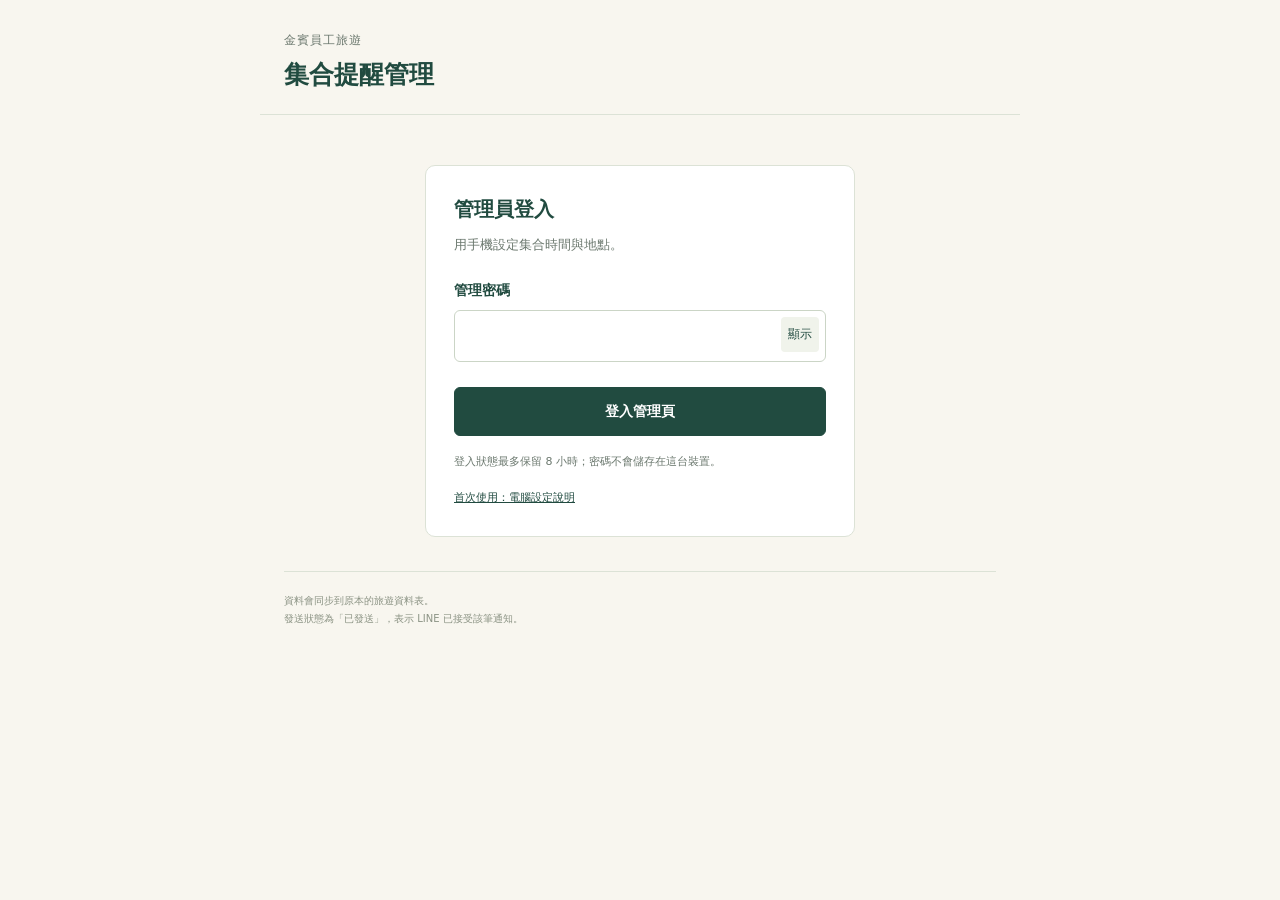
==== docs/admin/index.html @ 097e6ef2 "Add authenticated mobile reminder management with preview and safe schedule editing" ====
<!doctype html>
<html lang="zh-Hant">
<head>
  <meta charset="utf-8">
  <meta name="viewport" content="width=device-width,initial-scale=1,viewport-fit=cover">
  <meta name="theme-color" content="#214b40">
  <meta name="robots" content="noindex,nofollow">
  <meta name="referrer" content="no-referrer">
  <meta http-equiv="Content-Security-Policy" content="default-src 'self'; script-src 'self'; style-src 'self'; connect-src 'self' https://employee-trip-line-bot.wsf10755005.workers.dev; img-src 'self' data:; base-uri 'none'; object-src 'none'; form-action 'none'">
  <title>集合提醒管理｜金賓員工旅遊</title>
  <link rel="stylesheet" href="admin.css?v=20261105">
  <script src="admin.js?v=20261105" defer></script>
</head>
<body>
<header class="topbar"><div><span class="brand">金賓員工旅遊</span><h1>集合提醒管理</h1></div><button id="logout" class="text-button" hidden>登出</button></header>
<main>
  <section id="login-panel" class="login-panel">
    <h2>管理員登入</h2><p>用手機設定集合時間與地點。</p>
    <form id="login-form">
      <label for="password">管理密碼</label><div class="password-field"><input id="password" type="password" required autocomplete="current-password" maxlength="512"><button type="button" id="show-password" aria-pressed="false">顯示</button></div>
      <button id="login-button" class="primary full" type="submit">登入管理頁</button>
    </form>
    <p class="fine">登入狀態最多保留 8 小時；密碼不會儲存在這台裝置。</p>
    <p class="fine"><a href="setup.html">首次使用：電腦設定說明</a></p>
  </section>
  <div id="app" hidden>
    <div class="intro"><p>選路線、時間，貼上地點，確認後即可儲存。</p><span class="zone">台灣時間 UTC+8</span></div>
    <nav class="tabs" aria-label="管理功能"><button id="tab-new" class="active" type="button" aria-selected="true">新增提醒</button><button id="tab-list" type="button" aria-selected="false">已設定的提醒 <span id="reminder-count"></span></button></nav>
    <section id="editor">
      <div class="section-title"><h2 id="editor-title">新增集合提醒</h2><button id="stop-edit" class="text-button" type="button" hidden>取消修改</button></div>
      <form id="reminder-form">
        <label for="route">通知哪個方案？</label><select id="route" required><option value="">請選擇路線</option></select><p id="recipient-hint" class="field-hint">依所選路線的有效綁定名單發送。</p>
        <div class="date-time"><div><label for="date">集合日期</label><input id="date" type="date" required></div><div><label for="time">集合時間</label><input id="time" type="time" required step="60"></div></div>
        <div id="send-time" class="send-time">提醒會在集合前 10 分鐘自動發送。</div>
        <label for="place">集合地點</label><input id="place" type="text" maxlength="80" placeholder="例如：金賓汽車頂湖廠" autocomplete="off">
        <label for="map">Google 地圖連結 <span class="optional">選填</span></label><input id="map" type="url" inputmode="url" placeholder="貼上地圖分享連結" autocomplete="off"><p class="field-hint">地點或地圖連結至少填一項；建議使用地圖「分享」取得的短連結。</p>
        <p class="notice">集合時間需距現在至少 11 分鐘。已進入發送時段的提醒，無法再修改或取消。</p>
        <button id="preview-button" class="primary full" type="submit">預覽並確認</button>
      </form>
    </section>
    <section id="listing" hidden>
      <div class="section-title"><h2>已設定的提醒</h2><button id="refresh" class="text-button" type="button">重新整理</button></div>
      <div class="filters" aria-label="篩選提醒"><button id="filter-upcoming" class="selected" type="button">即將集合</button><button id="filter-all" type="button">全部紀錄</button></div>
      <p id="updated-at" class="field-hint"></p><div id="reminder-list"></div>
    </section>
  </div>
  <div id="status" role="status" aria-live="polite" hidden></div>
  <footer>資料會同步到原本的旅遊資料表。<br>發送狀態為「已發送」，表示 LINE 已接受該筆通知。</footer>
</main>
<dialog id="confirmation" aria-labelledby="confirmation-title"><div class="dialog-content"><h2 id="confirmation-title">確認集合提醒</h2><div id="confirmation-body"></div><p id="confirmation-error" class="error-text" role="alert" hidden></p><div class="dialog-actions"><button id="dismiss" class="secondary" type="button">返回修改</button><button id="confirm" class="primary" type="button">確認儲存</button></div></div></dialog>
</body></html>
---- docs/admin/admin.css ----
:root{--ink:#214b40;--muted:#6b786e;--paper:#f8f6ef;--line:#dce2d6;--surface:#fff;--soft:#eef2e8;--danger:#9d3f35}*{box-sizing:border-box}body{margin:0;background:var(--paper);color:var(--ink);font:15px/1.7 system-ui,-apple-system,'Segoe UI','Microsoft JhengHei',sans-serif}h1,h2,h3,p{margin:0}h1{font-size:25px;line-height:1.4;margin-top:4px}h2{font-size:20px;line-height:1.5}h3{font-size:18px}button,input,select{font:inherit}button{cursor:pointer}a{color:var(--ink)}[hidden]{display:none!important}.topbar{max-width:760px;margin:auto;padding:27px 24px 22px;display:flex;align-items:center;justify-content:space-between;gap:18px;border-bottom:1px solid var(--line)}.brand{font-size:12px;letter-spacing:1px;color:var(--muted)}main{max-width:760px;margin:auto;padding:25px 24px 30px}.login-panel{max-width:430px;margin:25px auto;background:#fff;border:1px solid var(--line);padding:28px;border-radius:10px}.login-panel>p{font-size:13px;color:var(--muted);margin:10px 0 22px}.login-panel .fine{font-size:11px;line-height:1.8;margin:16px 0 0}label{display:block;font-size:14px;font-weight:600;margin:23px 0 8px}input,select{width:100%;min-height:49px;border:1px solid #cbd5c6;background:#fff;color:var(--ink);border-radius:6px;padding:11px 12px;min-width:0;font-size:16px}input::placeholder{color:#96a18f;font-size:13px}input:focus,select:focus{outline:2px solid #9cad89;outline-offset:2px}button:focus-visible,a:focus-visible{outline:3px solid #bb9a63;outline-offset:4px}.password-field{display:flex;position:relative}.password-field input{padding-right:60px}.password-field button{position:absolute;right:7px;top:7px;border:0;background:#f0f3eb;border-radius:4px;padding:7px;font-size:12px;color:var(--ink)}.primary,.secondary{display:inline-flex;align-items:center;justify-content:center;gap:10px;border:1px solid var(--ink);border-radius:6px;padding:12px 19px;min-height:46px;background:var(--ink);color:#fff;font-size:14px;font-weight:600;text-decoration:none}.secondary{background:#fff;color:var(--ink);border-color:var(--line)}button:disabled{opacity:.55;cursor:wait}.full{width:100%;margin-top:25px}.text-button{background:transparent;border:0;padding:8px 0;color:var(--ink);font-size:13px;text-decoration:underline;text-underline-offset:3px}.intro{display:flex;justify-content:space-between;gap:20px;align-items:center}.intro p{color:var(--muted);font-size:13px}.zone{font-size:10px;color:var(--muted);white-space:nowrap;border:1px solid var(--line);padding:4px 8px;border-radius:4px}.tabs{display:flex;gap:0;margin:23px 0 28px;border-bottom:1px solid var(--line)}.tabs>button{width:50%;padding:13px 8px;border:0;background:transparent;color:var(--muted);font-size:14px;border-bottom:3px solid transparent}.tabs>button.active{color:var(--ink);border-color:var(--ink);font-weight:600}.section-title{display:flex;justify-content:space-between;align-items:center;gap:12px}.field-hint{font-size:11px;color:var(--muted);line-height:1.8;margin-top:7px}.date-time{display:grid;grid-template-columns:1fr 1fr;gap:18px}.date-time input{min-width:0;max-width:100%;appearance:none;-webkit-appearance:none}.send-time{font-size:13px;color:#486043;background:var(--soft);border-left:3px solid #9cae87;padding:13px 15px;margin-top:17px;line-height:1.8}.send-time.invalid{background:#f9ece8;color:var(--danger);border-color:#c58a75}.optional{font-size:11px;font-weight:400;color:var(--muted);margin-left:6px}.notice{font-size:11px;line-height:1.85;color:#8b7458;margin-top:22px}.filters{display:flex;gap:8px;margin:20px 0 14px}.filters button{border:1px solid var(--line);background:#fff;color:var(--muted);padding:7px 14px;border-radius:5px;font-size:12px}.filters .selected{background:var(--soft);color:var(--ink);border-color:#bac9ad}.reminder-card{padding:22px;background:#fff;border:1px solid var(--line);border-radius:8px;margin-top:15px}.card-top{display:flex;justify-content:space-between;gap:16px;align-items:start}.route-name{font-size:11px;color:var(--muted);margin-bottom:6px}.meeting-date{font-size:20px;letter-spacing:.2px;font-weight:650;font-variant-numeric:tabular-nums;line-height:1.5}.badge{padding:4px 8px;background:#edf2e6;color:#526a40;white-space:nowrap;font-size:10px;border-radius:4px}.badge.sent{background:#e5efea;color:#38634f}.badge.cancelled,.badge.expired{background:#f0f0e9;color:#7b8273}.badge.sending{background:#fcf0d8;color:#937144}.place-name{font-size:14px;line-height:1.8;margin-top:14px;white-space:pre-wrap;overflow-wrap:anywhere}.map-link{display:inline-block;font-size:12px;margin-top:7px;overflow-wrap:anywhere}.card-send{font-size:11px;color:var(--muted);margin-top:12px}.card-actions{display:flex;justify-content:flex-end;gap:10px;margin-top:17px;border-top:1px solid #eef0e9;padding-top:15px}.card-actions button{padding:8px 14px;background:#fff;border:1px solid var(--line);color:var(--ink);border-radius:5px;font-size:12px}.card-actions .cancel-button{color:var(--danger)}.empty{font-size:14px;color:var(--muted);text-align:center;padding:45px 15px;border:1px dashed #d1d9cb;margin-top:20px}#status{position:sticky;bottom:14px;padding:14px 18px;border:1px solid #b8c7ad;background:#edf4e5;color:#31532d;border-radius:7px;box-shadow:0 5px 22px #1d3b2310;margin-top:22px;font-size:13px;line-height:1.8;z-index:4}#status.error{background:#fff0ea;color:var(--danger);border-color:#ddb3a5}footer{font-size:10px;color:#8b9384;border-top:1px solid var(--line);padding-top:20px;margin-top:34px;line-height:1.8}dialog{border:1px solid var(--line);padding:0;border-radius:12px;background:var(--paper);color:var(--ink);max-width:500px;width:calc(100% - 32px);max-height:90dvh}dialog::backdrop{background:#17382cb3}.dialog-content{padding:26px}dialog h2{font-size:22px;margin-bottom:22px}.preview-info{display:grid;grid-template-columns:86px 1fr;gap:8px 14px;margin:0 0 21px;font-size:13px;line-height:1.8}.preview-info dt{color:var(--muted)}.preview-info dd{margin:0;overflow-wrap:anywhere}.preview-label{font-size:11px;color:var(--muted);margin-bottom:8px}.message-preview{padding:17px;background:#fff;border:1px solid var(--line);font-size:12px;line-height:1.9;white-space:pre-wrap;overflow-wrap:anywhere;border-radius:6px}.dialog-note{font-size:11px;line-height:1.9;color:var(--muted);margin:15px 0}.dialog-actions{display:flex;gap:12px;margin-top:25px}.dialog-actions>button{flex:1;padding:12px 8px}.error-text{color:var(--danger);font-size:12px;line-height:1.8;margin-top:15px}.cancel-confirm{font-size:14px;line-height:1.9}.cancel-confirm strong{font-weight:600}.loading{opacity:.65;pointer-events:none}@media(max-width:500px){.topbar{padding:22px 19px 18px}main{padding:22px 19px 28px}h1{font-size:23px}.login-panel{margin-top:12px;padding:23px 20px}.intro{display:block}.intro .zone{display:inline-block;margin-top:10px}.date-time{gap:12px}.date-time input{font-size:15px;padding:11px 8px}.section-title h2{font-size:19px}.reminder-card{padding:19px}.meeting-date{font-size:19px}.dialog-content{padding:23px 20px}.preview-info{grid-template-columns:73px 1fr;gap:8px 10px}.tabs{margin-bottom:24px}.zone{font-size:10px}}
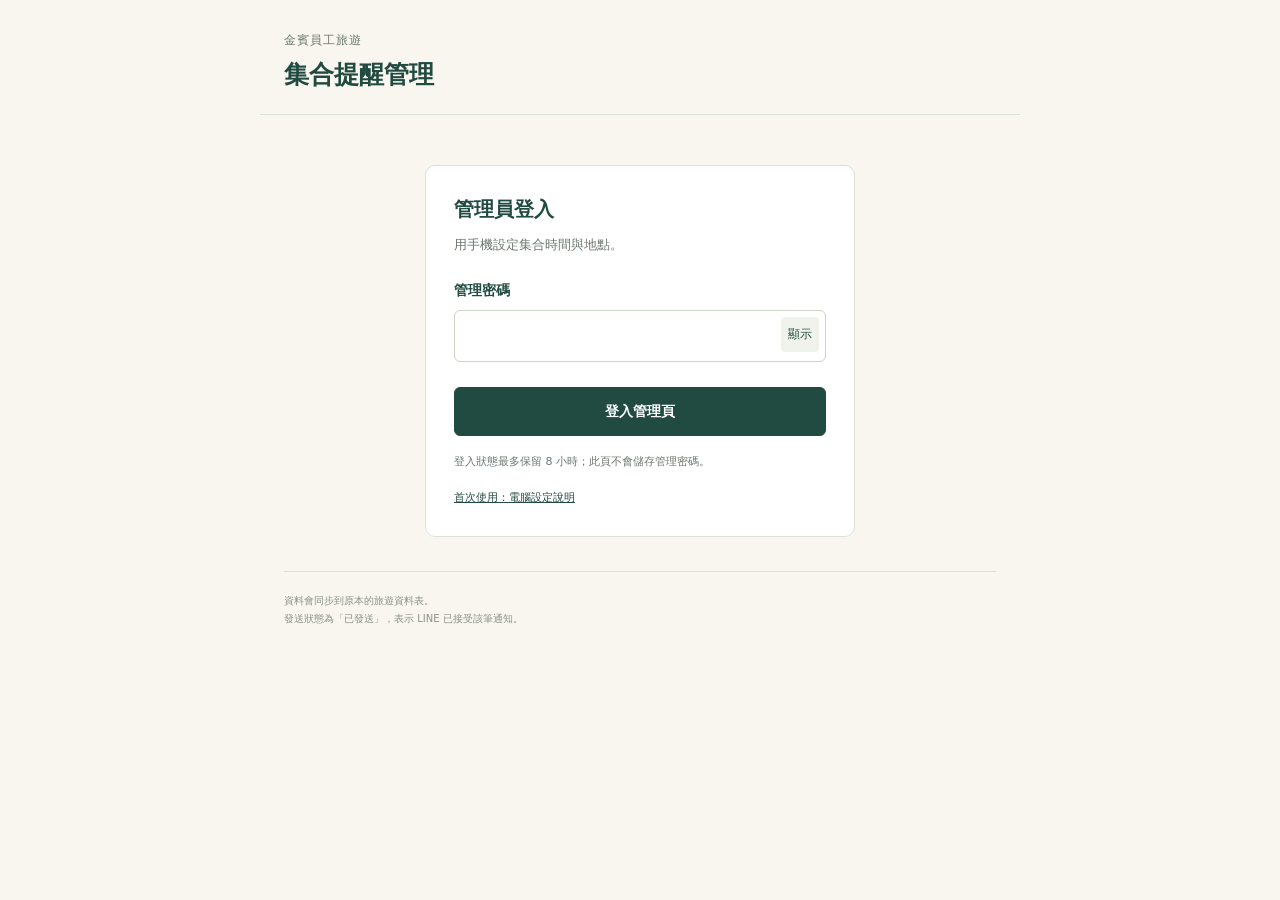
==== commit 480dc3af: "Clarify that the management page does not store the password" ====
--- a/docs/admin/index.html
+++ b/docs/admin/index.html
@@ -20,7 +20,7 @@
       <label for="password">管理密碼</label><div class="password-field"><input id="password" type="password" required autocomplete="current-password" maxlength="512"><button type="button" id="show-password" aria-pressed="false">顯示</button></div>
       <button id="login-button" class="primary full" type="submit">登入管理頁</button>
     </form>
-    <p class="fine">登入狀態最多保留 8 小時；密碼不會儲存在這台裝置。</p>
+    <p class="fine">登入狀態最多保留 8 小時；此頁不會儲存管理密碼。</p>
     <p class="fine"><a href="setup.html">首次使用：電腦設定說明</a></p>
   </section>
   <div id="app" hidden>
